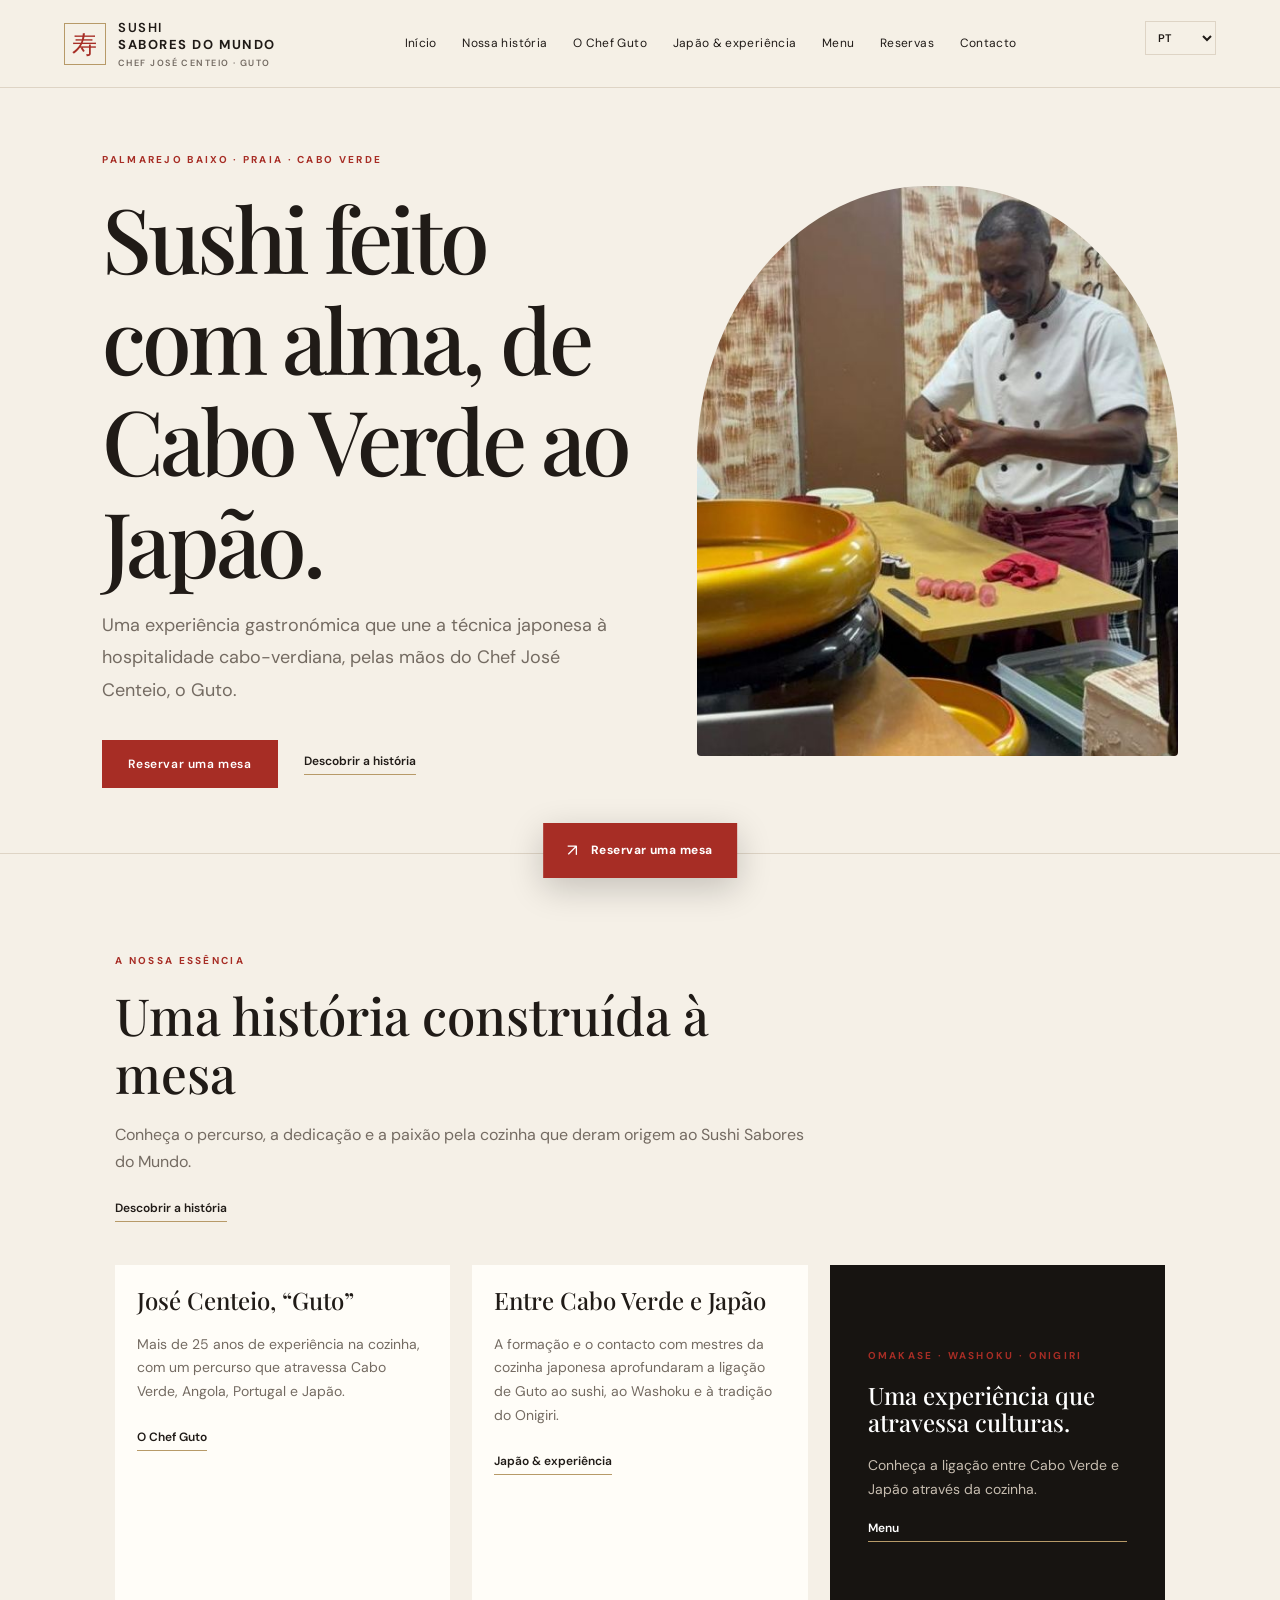
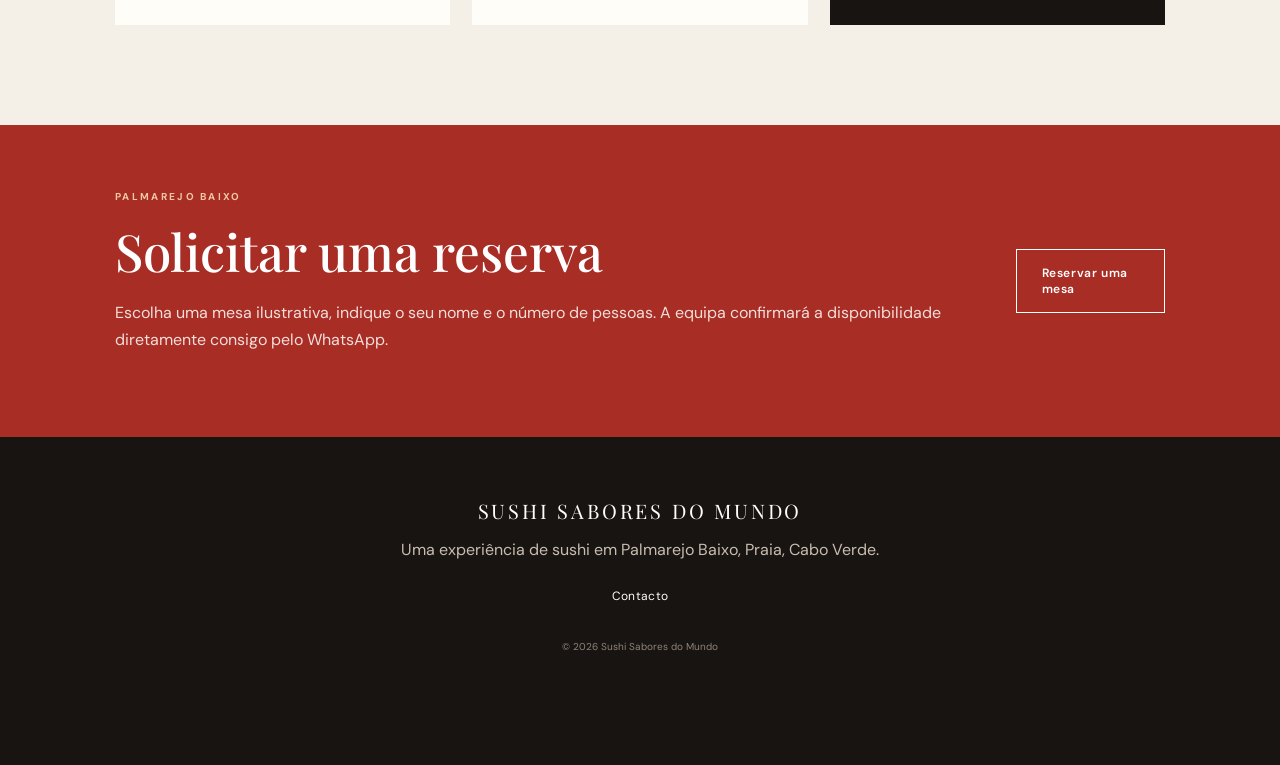
==== index.html @ 215b1d00 "create the project" ====
<!doctype html>
<html lang="pt">

<head>
    <meta charset="utf-8">
    <meta name="viewport" content="width=device-width, initial-scale=1">
    <title>Sushi Sabores do Mundo — Sushi feito com alma</title>
    <meta name="description"
        content="Sushi Sabores do Mundo, do Chef José Centeio (Guto), em Palmarejo Baixo, Praia, Cabo Verde. Conheça a história e solicite uma reserva.">
    <meta property="og:type" content="website">
    <meta property="og:title" content="Sushi Sabores do Mundo — Sushi feito com alma">
    <meta property="og:description" content="Sushi feito com alma, de Cabo Verde ao Japão.">
    <meta property="og:image" content="public/images/fotografia-original-1.webp">
    <meta name="theme-color" content="#171411">
    <link rel="preconnect" href="https://fonts.googleapis.com">
    <link rel="stylesheet" href="css/style.css">
    <script defer src="js/main.js"></script>
</head>

<body data-page="home">
    <header class="site-header"><a class="brand" href="index.html"><span class="brand-mark">寿</span><span>SUSHI
                <b>SABORES DO MUNDO</b><small>CHEF JOSÉ CENTEIO · GUTO</small></span></a><button class="nav-toggle"
            aria-label="Abrir menu" aria-expanded="false">☰</button>
        <nav class="main-nav"><a href="index.html" data-i18n="navHome">Início</a><a href="historia.html"
                data-i18n="navStory">Nossa história</a><a href="chef.html" data-i18n="navChef">O Chef Guto</a><a
                href="japao.html" data-i18n="navJapan">Japão & experiência</a><a href="menu.html"
                data-i18n="navMenu">Menu</a><a href="reservas.html" data-i18n="navBooking">Reservas</a><a
                href="contacto.html" data-i18n="navContact">Contacto</a></nav><label class="language-picker"><span
                class="sr-only">Language</span><select id="language">
                <option value="pt">PT</option>
                <option value="en">EN</option>
                <option value="fr">FR</option>
                <option value="ja">日本語</option>
            </select></label>
    </header>
    <main>
        <section class="hero">
            <div class="hero-copy"><span class="eyebrow" data-i18n="heroTag"></span>
                <h1 data-i18n="heroTitle"></h1>
                <p class="lead" data-i18n="heroText"></p>
                <div class="actions"><a class="button" href="reservas.html" data-i18n="reserve"></a><a class="text-link"
                        href="historia.html" data-i18n="discover"></a></div>
            </div>
            <div class="hero-image"><img src="public/images/inicio.webp"
                    alt="Sushi Sabores do Mundo — fotografia original do restaurante"
                    onerror="this.parentElement.classList.add('image-missing')"></div>
        </section>
        <section class="section">
            <div class="section-heading"><span class="eyebrow" data-i18n="storyEyebrow"></span>
                <h2 data-i18n="storyTitle"></h2>
                <p data-i18n="storyText"></p><a class="text-link" href="historia.html" data-i18n="discover"></a>
            </div>
            <div class="feature-grid">
                <article class="feature-card"><img src="public/images/fotografia-original-2.webp" alt="Chef Guto"
                        onerror="this.style.display='none'">
                    <h3 data-i18n="chefTitle"></h3>
                    <p data-i18n="chefIntro"></p><a href="chef.html" class="text-link" data-i18n="navChef"></a>
                </article>
                <article class="feature-card"><img src="public/images/fotografia-original-3.webp"
                        alt="Formação de cozinha japonesa" onerror="this.style.display='none'">
                    <h3 data-i18n="japanTitle"></h3>
                    <p data-i18n="japanText"></p><a href="japao.html" class="text-link" data-i18n="navJapan"></a>
                </article>
                <article class="feature-card feature-dark"><span class="eyebrow">OMAKASE · WASHOKU · ONIGIRI</span>
                    <h3>Uma experiência que atravessa culturas.</h3>
                    <p>Conheça a ligação entre Cabo Verde e Japão através da cozinha.</p><a href="menu.html"
                        class="text-link" data-i18n="navMenu"></a>
                </article>
            </div>
        </section>
        <section class="cta-band">
            <div><span class="eyebrow">PALMAREJO BAIXO</span>
                <h2 data-i18n="bookingTitle"></h2>
                <p data-i18n="bookingIntro"></p>
            </div><a class="button button-light" href="reservas.html" data-i18n="reserve"></a>
        </section>
    </main>
    <footer class="site-footer">
        <div class="footer-brand">SUSHI SABORES DO MUNDO</div>
        <p data-i18n="footer"></p><a href="contacto.html" data-i18n="navContact"></a><small>© <span id="year"></span>
            Sushi Sabores do Mundo</small>
    </footer><a class="sticky-booking" href="reservas.html"><span>↗</span><b data-i18n="reserve"></b></a>
</body>

</html>
---- css/style.css ----
@import url('https://fonts.googleapis.com/css2?family=DM+Sans:wght@400;500;600;700&family=Playfair+Display:wght@400;500;600;700&display=swap');

:root {
    --ink: #201b17;
    --muted: #746b62;
    --paper: #f5f0e7;
    --white: #fffdf8;
    --red: #a72d25;
    --gold: #b79a68;
    --line: #ded4c5;
    --dark: #171411;
    --serif: 'Playfair Display', Georgia, serif;
    --sans: 'DM Sans', Arial, sans-serif
}

* {
    box-sizing: border-box
}

html {
    scroll-behavior: smooth
}

body {
    margin: 0;
    background: var(--paper);
    color: var(--ink);
    font: 16px/1.7 var(--sans)
}

a {
    color: inherit
}

img,
video {
    max-width: 100%;
    display: block
}

h1,
h2,
h3 {
    font-family: var(--serif);
    font-weight: 500;
    line-height: 1.13;
    margin: 0 0 18px
}

h1 {
    font-size: clamp(3rem, 7vw, 6.5rem);
    letter-spacing: -.045em
}

h2 {
    font-size: clamp(2.1rem, 4vw, 3.7rem)
}

h3 {
    font-size: 1.5rem
}

p {
    color: var(--muted);
    margin: 0 0 18px
}

.site-header {
    height: 88px;
    padding: 0 clamp(20px, 5vw, 76px);
    display: flex;
    align-items: center;
    justify-content: space-between;
    gap: 24px;
    background: rgba(245, 240, 231, .96);
    border-bottom: 1px solid var(--line);
    position: sticky;
    top: 0;
    z-index: 20;
    backdrop-filter: blur(14px)
}

.brand {
    display: flex;
    gap: 12px;
    align-items: center;
    text-decoration: none;
    font: 600 13px var(--sans);
    letter-spacing: .12em
}

.brand-mark {
    width: 42px;
    height: 42px;
    border: 1px solid var(--gold);
    display: grid;
    place-items: center;
    color: var(--red);
    font: 25px var(--serif)
}

.brand b,
.brand small {
    display: block
}

.brand small {
    font-size: 9px;
    color: var(--muted);
    letter-spacing: .16em;
    margin-top: 4px
}

.main-nav {
    display: flex;
    align-items: center;
    gap: clamp(12px, 2vw, 28px)
}

.main-nav a,
.site-footer a {
    font-size: 12px;
    text-decoration: none;
    letter-spacing: .03em
}

.main-nav a:hover,
.text-link:hover {
    color: var(--red)
}

.language-picker select {
    background: transparent;
    border: 1px solid var(--line);
    padding: 8px;
    color: var(--ink);
    font: 600 11px var(--sans)
}

.nav-toggle {
    display: none;
    background: none;
    border: 0;
    font-size: 24px
}

.hero {
    min-height: 690px;
    display: grid;
    grid-template-columns: 1.05fr .95fr;
    align-items: center;
    gap: 5vw;
    padding: 65px clamp(22px, 8vw, 130px)
}

.hero-copy {
    max-width: 650px
}

.eyebrow {
    font: 700 10px var(--sans);
    letter-spacing: .23em;
    color: var(--red);
    text-transform: uppercase;
    display: block;
    margin-bottom: 20px
}

.lead {
    font: 18px/1.8 var(--sans);
    max-width: 630px
}

.actions {
    display: flex;
    align-items: center;
    gap: 26px;
    flex-wrap: wrap;
    margin-top: 34px
}

.button {
    display: inline-flex;
    align-items: center;
    justify-content: center;
    background: var(--red);
    color: white;
    text-decoration: none;
    border: 1px solid var(--red);
    padding: 15px 25px;
    font: 600 12px var(--sans);
    letter-spacing: .05em;
    cursor: pointer;
    transition: .25s
}

.button:hover {
    background: #7f201b;
    transform: translateY(-2px)
}

.text-link {
    font: 600 12px var(--sans);
    text-decoration: none;
    border-bottom: 1px solid var(--gold);
    padding-bottom: 5px
}

.hero-image {
    height: 570px;
    position: relative;
    background: linear-gradient(145deg, #d9c9b1, #a78c70);
    border-radius: 48% 48% 4px 4px;
    overflow: hidden
}

.hero-image img {
    width: 100%;
    height: 100%;
    object-fit: cover
}

.hero-image.image-missing:after {
    content: '寿';
    position: absolute;
    inset: 0;
    display: grid;
    place-items: center;
    color: #fff9;
    font: 150px var(--serif)
}

.section {
    padding: 100px clamp(22px, 9vw, 140px);
    border-top: 1px solid var(--line)
}

.section-heading {
    max-width: 700px;
    margin-bottom: 45px
}

.feature-grid {
    display: grid;
    grid-template-columns: repeat(3, 1fr);
    gap: 22px
}

.feature-card {
    background: var(--white);
    padding: 22px;
    min-height: 360px
}

.feature-card img {
    width: 100%;
    height: 210px;
    object-fit: cover;
    margin-bottom: 24px
}

.feature-card p {
    font-size: 14px
}

.feature-dark {
    background: var(--dark);
    color: white;
    display: flex;
    flex-direction: column;
    justify-content: center;
    padding: 38px
}

.feature-dark p {
    color: #c7bdb0
}

.cta-band {
    background: var(--red);
    color: white;
    padding: 65px clamp(22px, 9vw, 140px);
    display: flex;
    align-items: center;
    justify-content: space-between;
    gap: 30px
}

.cta-band p {
    color: #f4deda
}

.cta-band .eyebrow {
    color: #f0c8a6
}

.button-light {
    background: transparent;
    border-color: #fff
}

.page-hero {
    padding: 100px clamp(22px, 9vw, 140px) 65px;
    background: var(--dark);
    color: white
}

.page-hero .lead {
    color: #c8bdb0
}

.page-hero .eyebrow {
    color: #d8a17b
}

.split {
    display: grid;
    grid-template-columns: 1fr 1fr;
    gap: 7vw;
    align-items: center
}

.rounded-photo {
    width: 100%;
    max-height: 620px;
    object-fit: cover
}

.stats {
    display: grid;
    grid-template-columns: repeat(4, 1fr);
    gap: 10px;
    margin-top: 32px
}

.stats div {
    padding: 16px 10px;
    border-top: 1px solid var(--gold)
}

.stats b {
    display: block;
    font: 32px var(--serif);
    color: var(--red)
}

.stats span {
    font-size: 10px;
    color: var(--muted)
}

.timeline {
    list-style: none;
    padding: 0;
    margin: 40px 0 0 8px;
    border-left: 1px solid var(--gold)
}

.timeline li {
    padding: 0 0 35px 28px;
    position: relative;
    max-width: 800px
}

.timeline li:before {
    content: '';
    position: absolute;
    width: 9px;
    height: 9px;
    background: var(--red);
    border-radius: 50%;
    left: -5px;
    top: 8px
}

.timeline li>b {
    font: 700 10px var(--sans);
    letter-spacing: .14em;
    color: var(--red);
    text-transform: uppercase
}

.timeline h3 {
    margin: 6px 0
}

.section-ink {
    background: var(--dark);
    color: white
}

.section-ink p {
    color: #c8bdb0
}

.tags {
    display: flex;
    gap: 9px;
    flex-wrap: wrap;
    margin-top: 25px
}

.tags span {
    border: 1px solid var(--gold);
    padding: 6px 13px;
    font-size: 11px
}

.media-grid {
    display: grid;
    grid-template-columns: repeat(3, 1fr);
    gap: 22px
}

.media-grid article {
    min-width: 0
}

.media-grid img,
.media-grid video {
    width: 100%;
    height: 260px;
    object-fit: cover;
    background: #d8cbbb
}

.media-grid p {
    font-size: 13px;
    margin-top: 14px
}

.quote-section {
    padding: 80px 22px;
    text-align: center;
    background: #e9dfd0
}

.quote-section blockquote {
    font: clamp(1.5rem, 3vw, 2.5rem) var(--serif);
    max-width: 900px;
    margin: 20px auto
}

.quote-section small {
    color: var(--red)
}

.empty-state {
    padding: 35px;
    background: var(--white);
    border: 1px solid var(--line)
}

.menu-grid {
    display: grid;
    grid-template-columns: repeat(3, 1fr);
    gap: 20px
}

.dish {
    background: var(--white);
    padding: 16px
}

.dish img {
    width: 100%;
    height: 210px;
    object-fit: cover
}

.dish h3 {
    margin: 18px 0 7px
}

.dish .price {
    color: var(--red);
    font-weight: 700
}

.booking-layout {
    display: grid;
    grid-template-columns: 1.2fr .8fr;
    gap: 7vw
}

.booking-form {
    background: var(--white);
    padding: 32px;
    border: 1px solid var(--line)
}

fieldset {
    border: 0;
    padding: 0;
    margin: 0 0 25px
}

legend,
label {
    font: 700 11px var(--sans);
    letter-spacing: .08em;
    margin-bottom: 12px;
    display: block
}

.table-list {
    display: grid;
    grid-template-columns: repeat(2, 1fr);
    gap: 12px
}

.table-option {
    border: 1px solid var(--line);
    padding: 17px;
    background: var(--paper);
    cursor: pointer;
    display: block
}

.table-option:has(input:checked) {
    border: 2px solid var(--red);
    background: #f8e9e3
}

.table-option input {
    accent-color: var(--red);
    margin-right: 7px
}

.table-option strong {
    display: block;
    font: 17px var(--serif);
    margin-top: 8px
}

.table-option small {
    color: var(--muted)
}

input[type=text],
input[type=number],
input:not([type]) {
    width: 100%;
    padding: 14px;
    border: 1px solid var(--line);
    background: var(--paper);
    font: 15px var(--sans);
    margin-bottom: 20px
}

.booking-form .button {
    width: 100%
}

.notice,
.feedback {
    font-size: 12px;
    padding: 13px;
    background: #f2e9dd;
    margin-top: 16px
}

.booking-aside {
    background: var(--dark);
    color: white;
    padding: 38px;
    align-self: start
}

.booking-aside p {
    color: #c8bdb0
}

.table-illustration {
    height: 190px;
    border: 1px solid var(--gold);
    border-radius: 50%;
    display: grid;
    place-items: center;
    font-size: 80px;
    color: var(--gold);
    margin-bottom: 25px
}

.contact-layout {
    display: grid;
    grid-template-columns: .8fr 1.2fr;
    gap: 5vw
}

.contact-layout iframe {
    width: 100%;
    height: 420px;
    border: 0;
    filter: grayscale(1)
}

.site-footer {
    background: var(--dark);
    color: white;
    text-align: center;
    padding: 60px 20px 110px
}

.site-footer p {
    color: #c8bdb0
}

.site-footer small {
    display: block;
    margin-top: 30px;
    color: #8f8479;
    font-size: 10px
}

.footer-brand {
    font: 20px var(--serif);
    letter-spacing: .14em;
    margin-bottom: 12px
}

.sticky-booking {
    position: fixed;
    z-index: 30;
    bottom: 22px;
    left: 50%;
    transform: translateX(-50%);
    background: var(--red);
    color: white;
    text-decoration: none;
    padding: 13px 24px;
    display: flex;
    align-items: center;
    gap: 12px;
    box-shadow: 0 10px 35px #0003;
    font-size: 12px;
    letter-spacing: .04em;
    white-space: nowrap
}

.sticky-booking span {
    font-size: 17px
}

.sr-only {
    position: absolute;
    width: 1px;
    height: 1px;
    padding: 0;
    margin: -1px;
    overflow: hidden;
    clip: rect(0, 0, 0, 0);
    white-space: nowrap;
    border: 0
}

@media(max-width:1000px) {
    .main-nav {
        gap: 12px
    }

    .main-nav a {
        font-size: 10px
    }

    .hero {
        padding-inline: 35px
    }

    .section {
        padding: 75px 35px
    }
}

@media(max-width:760px) {
    .site-header {
        height: 72px;
        padding: 0 18px;
        gap: 10px
    }

    .nav-toggle {
        display: block;
        order: 3
    }

    .main-nav {
        display: none;
        position: absolute;
        top: 72px;
        left: 0;
        right: 0;
        background: var(--paper);
        padding: 20px;
        flex-direction: column;
        align-items: flex-start;
        border-bottom: 1px solid var(--line)
    }

    .main-nav.open {
        display: flex
    }

    .main-nav a {
        font-size: 13px
    }

    .language-picker {
        margin-left: auto
    }

    .hero {
        grid-template-columns: 1fr;
        padding: 65px 22px 45px;
        gap: 35px;
        min-height: 0
    }

    .hero-image {
        height: 390px;
        grid-row: 1
    }

    .hero h1 {
        font-size: 3.4rem
    }

    .section {
        padding: 65px 22px
    }

    .feature-grid,
    .media-grid,
    .menu-grid {
        grid-template-columns: 1fr
    }

    .feature-card {
        min-height: 0
    }

    .cta-band {
        align-items: flex-start;
        flex-direction: column;
        padding: 55px 22px
    }

    .page-hero {
        padding: 70px 22px 45px
    }

    .split,
    .booking-layout,
    .contact-layout {
        grid-template-columns: 1fr
    }

    .stats {
        grid-template-columns: repeat(2, 1fr)
    }

    .booking-form {
        padding: 22px
    }

    .booking-aside {
        display: none
    }

    .contact-layout iframe {
        height: 330px
    }

    .media-grid img,
    .media-grid video {
        height: 240px
    }

    .sticky-booking {
        bottom: 12px
    }

    .brand {
        font-size: 10px
    }

    .brand-mark {
        width: 36px;
        height: 36px
    }
}

/* =========================================
   CHEF PROFILE
========================================= */

.chef-profile {
    width: min(1180px, calc(100% - 40px));
    margin: 0 auto;
    padding: 100px 0;

    display: grid;
    grid-template-columns: 0.9fr 1.1fr;
    align-items: center;
    gap: 75px;
}

/* Imagem do chef */

.chef-image-wrapper {
    position: relative;
    width: 100%;
    max-width: 480px;
    height: 570px;
    border-radius: 220px 220px 18px 18px;
    overflow: hidden;
    background: #e8e1d7;
    box-shadow: 0 25px 60px rgba(0, 0, 0, 0.13);
}

.chef-photo {
    width: 100%;
    height: 100%;
    display: block;
    object-fit: cover;
    object-position: center 30%;
    transition: transform 0.7s ease;
}

.chef-image-wrapper:hover .chef-photo {
    transform: scale(1.045);
}

/* Identificação sobre a imagem */

.chef-image-caption {
    position: absolute;
    left: 20px;
    right: 20px;
    bottom: 20px;

    display: flex;
    align-items: center;
    gap: 14px;

    padding: 17px 20px;
    border: 1px solid rgba(255, 255, 255, 0.3);
    border-radius: 12px;

    background: rgba(23, 20, 17, 0.82);
    backdrop-filter: blur(12px);
    color: #fff;
}

.chef-image-caption>span {
    width: 42px;
    height: 42px;

    display: grid;
    place-items: center;

    border: 1px solid rgba(255, 255, 255, 0.3);
    border-radius: 50%;

    font-size: 23px;
    color: #d8b77a;
}

.chef-image-caption strong,
.chef-image-caption small {
    display: block;
}

.chef-image-caption strong {
    font-size: 15px;
    letter-spacing: 0.03em;
}

.chef-image-caption small {
    margin-top: 4px;
    color: #d8cfc3;
    font-size: 12px;
}

/* Conteúdo */

.chef-content {
    max-width: 590px;
}

.chef-content .eyebrow {
    display: inline-block;
    margin-bottom: 18px;

    color: #a47b45;
    font-size: 11px;
    font-weight: 700;
    letter-spacing: 0.18em;
}

.chef-content h2 {
    margin: 0 0 25px;

    color: #171411;
    font-family: Georgia, serif;
    font-size: clamp(32px, 4vw, 48px);
    font-weight: 500;
    line-height: 1.15;
}

.chef-content p {
    margin-bottom: 18px;

    color: #68615a;
    font-size: 15px;
    line-height: 1.9;
}

/* Assinatura */

.chef-signature {
    margin-top: 30px;
    padding-top: 22px;
    border-top: 1px solid #e8e0d6;
}

.chef-signature span {
    display: block;
    margin-bottom: 8px;

    color: #898077;
    font-size: 12px;
    letter-spacing: 0.06em;
}

.chef-signature strong {
    color: #a47b45;
    font-family: Georgia, serif;
    font-size: 29px;
    font-style: italic;
    font-weight: 500;
}

/* =========================================
   MOBILE
========================================= */

@media (max-width: 800px) {
    .chef-profile {
        grid-template-columns: 1fr;
        gap: 45px;
        padding: 65px 0;
    }

    .chef-image-wrapper {
        width: 100%;
        max-width: 430px;
        height: 490px;
        margin: 0 auto;
    }

    .chef-content {
        max-width: 100%;
    }

    .chef-content h2 {
        font-size: 36px;
    }
}

@media (max-width: 480px) {
    .chef-profile {
        width: calc(100% - 32px);
        padding: 45px 0;
        gap: 35px;
    }

    .chef-image-wrapper {
        height: 410px;
        border-radius: 180px 180px 14px 14px;
    }

    .chef-image-caption {
        left: 12px;
        right: 12px;
        bottom: 12px;
        padding: 12px;
    }

    .chef-image-caption>span {
        width: 36px;
        height: 36px;
        font-size: 20px;
    }

    .chef-content h2 {
        font-size: 31px;
    }

    .chef-content p {
        font-size: 14px;
    }
}


/* =========================================
   PÁGINA JAPÃO — EXPERIÊNCIA
========================================= */

.japan-experience {
    align-items: center;
    gap: 55px;
}

.japan-experience .rounded-photo {
    width: 100%;
    height: 500px;
    object-fit: contain;
    object-position: center;
    background: #171411;
    border-radius: 18px;
    cursor: zoom-in;
}


/* =========================================
   TÍTULO DA GALERIA
========================================= */

.gallery-heading {
    max-width: 700px;
    margin: 0 auto 35px;
    text-align: center;
}

.gallery-heading h2 {
    margin: 12px 0;
}

.gallery-heading p {
    line-height: 1.8;
    opacity: 0.8;
}


/* =========================================
   GALERIA
========================================= */

.japan-gallery {
    display: grid;
    grid-template-columns: repeat(2, minmax(0, 1fr));
    gap: 25px;
}

.gallery-item {
    margin: 0;
    min-width: 0;
    overflow: hidden;
    border-radius: 16px;
    background: #211d19;
}

.gallery-item img {
    display: block;
    width: 100%;
    height: 340px;
    object-fit: contain;
    object-position: center;
    background: #171411;
    cursor: zoom-in;
    transition: transform 0.4s ease;
}

.gallery-item:hover img {
    transform: scale(1.025);
}

.gallery-item figcaption {
    padding: 15px 18px;
    color: #fff;
    font-size: 14px;
    letter-spacing: 0.5px;
}


/* =========================================
   VÍDEO COMPLETO
========================================= */

.japan-video {
    width: 100%;
    max-width: 1000px;
    margin: 0 auto;
    background: #000;
    border-radius: 18px;
    overflow: hidden;
}

.japan-video video {
    display: block;
    width: 100%;
    height: auto;
    max-height: 75vh;
    object-fit: contain;
    background: #000;
}


/* =========================================
   LIGHTBOX — IMAGEM NO CENTRO
========================================= */

.lightbox {
    display: none;
    position: fixed;
    inset: 0;
    z-index: 99999;

    background: rgba(0, 0, 0, 0.94);

    align-items: center;
    justify-content: center;

    flex-direction: column;
    padding: 60px 25px 35px;
}

.lightbox.active {
    display: flex;
}

.lightbox img {
    display: block;
    max-width: 95%;
    max-height: 82vh;
    width: auto;
    height: auto;

    object-fit: contain;

    border-radius: 8px;
    box-shadow: 0 15px 60px rgba(0, 0, 0, 0.5);
}

.lightbox p {
    color: #fff;
    text-align: center;
    margin-top: 18px;
    font-size: 15px;
}

.lightbox-close {
    position: absolute;
    top: 18px;
    right: 28px;

    border: 0;
    background: transparent;

    color: #fff;
    font-size: 45px;
    line-height: 1;

    cursor: pointer;
    transition: opacity 0.2s;
}

.lightbox-close:hover {
    opacity: 0.6;
}

body.lightbox-open {
    overflow: hidden;
}


/* =========================================
   RESPONSIVIDADE
========================================= */

@media (max-width: 800px) {

    .japan-gallery {
        grid-template-columns: repeat(2, minmax(0, 1fr));
        gap: 15px;
    }

    .gallery-item img {
        height: 260px;
    }

    .japan-experience {
        gap: 30px;
    }

    .japan-experience .rounded-photo {
        height: 380px;
    }
}

@media (max-width: 550px) {

    .japan-gallery {
        grid-template-columns: 1fr;
    }

    .gallery-item img {
        height: 280px;
    }

    .japan-experience .rounded-photo {
        height: 300px;
    }

    .lightbox {
        padding: 55px 12px 25px;
    }

    .lightbox img {
        max-width: 100%;
        max-height: 78vh;
    }

    .lightbox-close {
        top: 12px;
        right: 18px;
    }

    .japan-video {
        border-radius: 12px;
    }
}
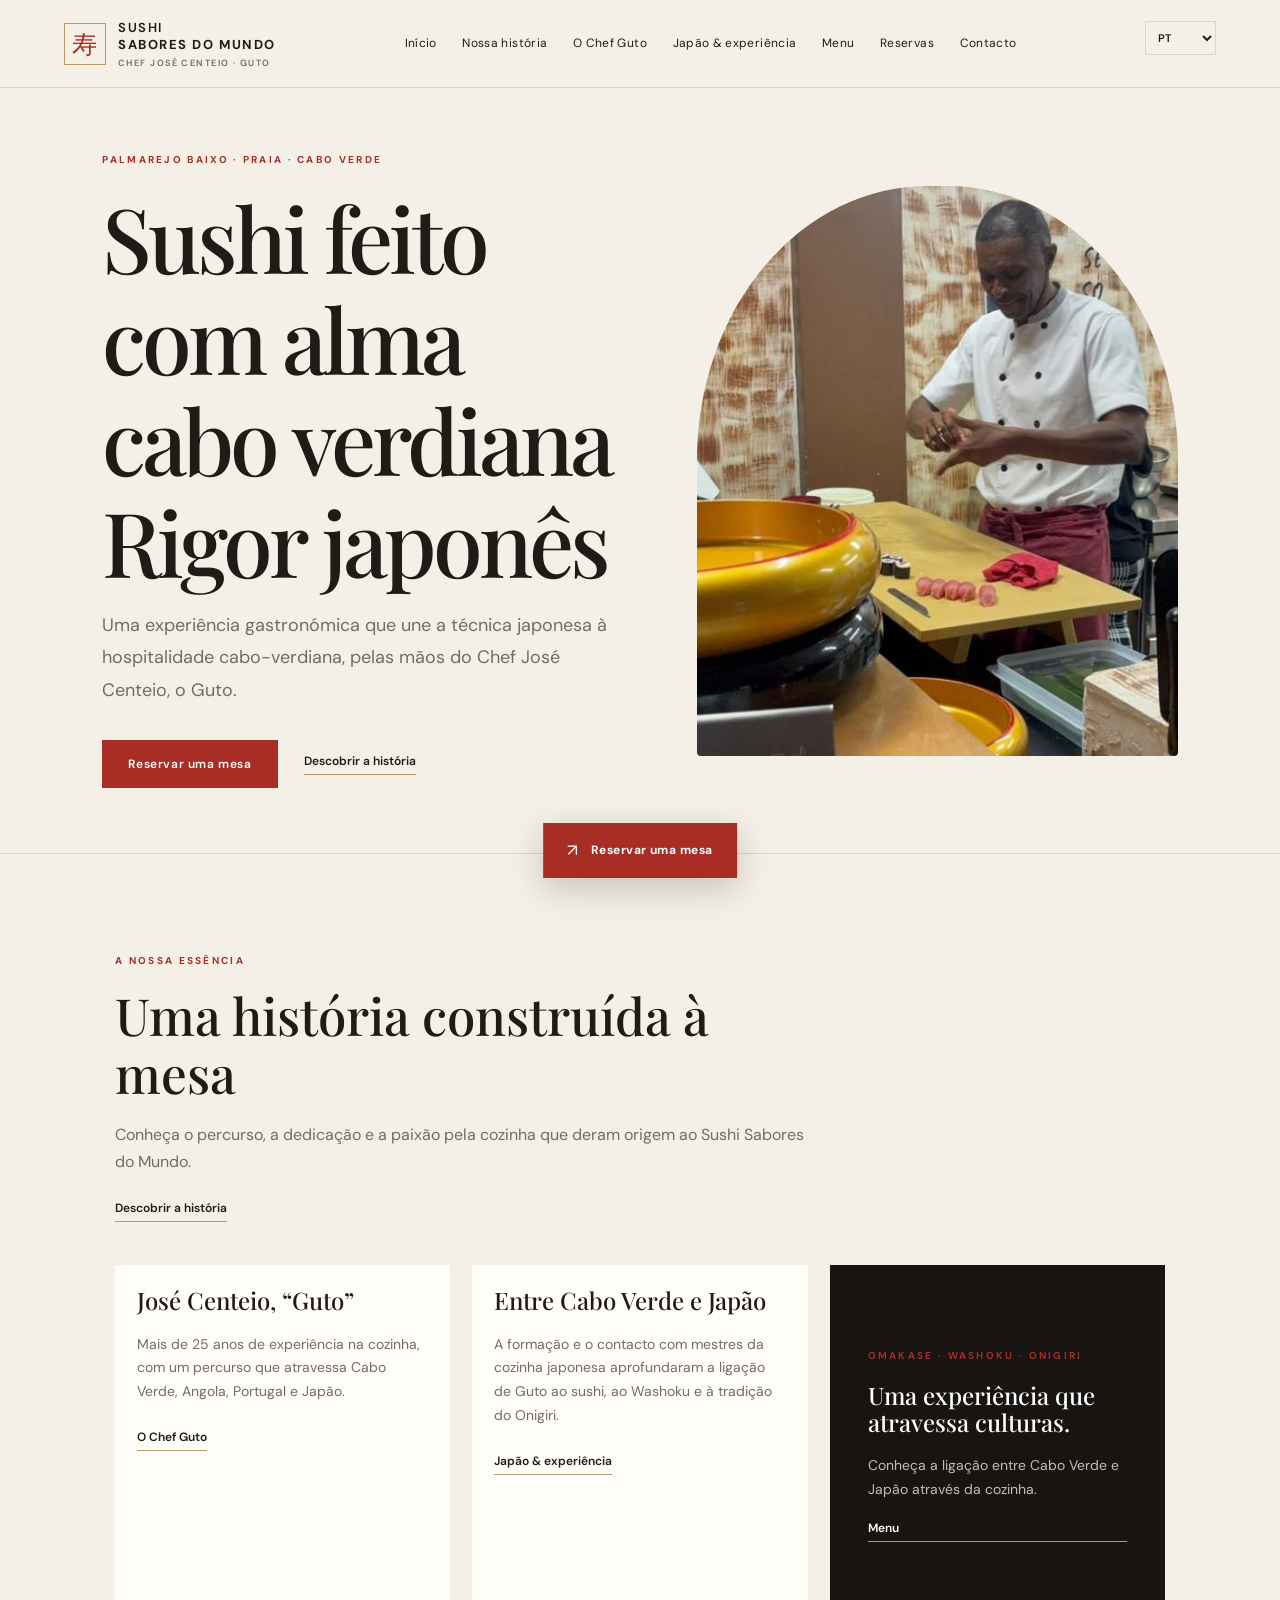
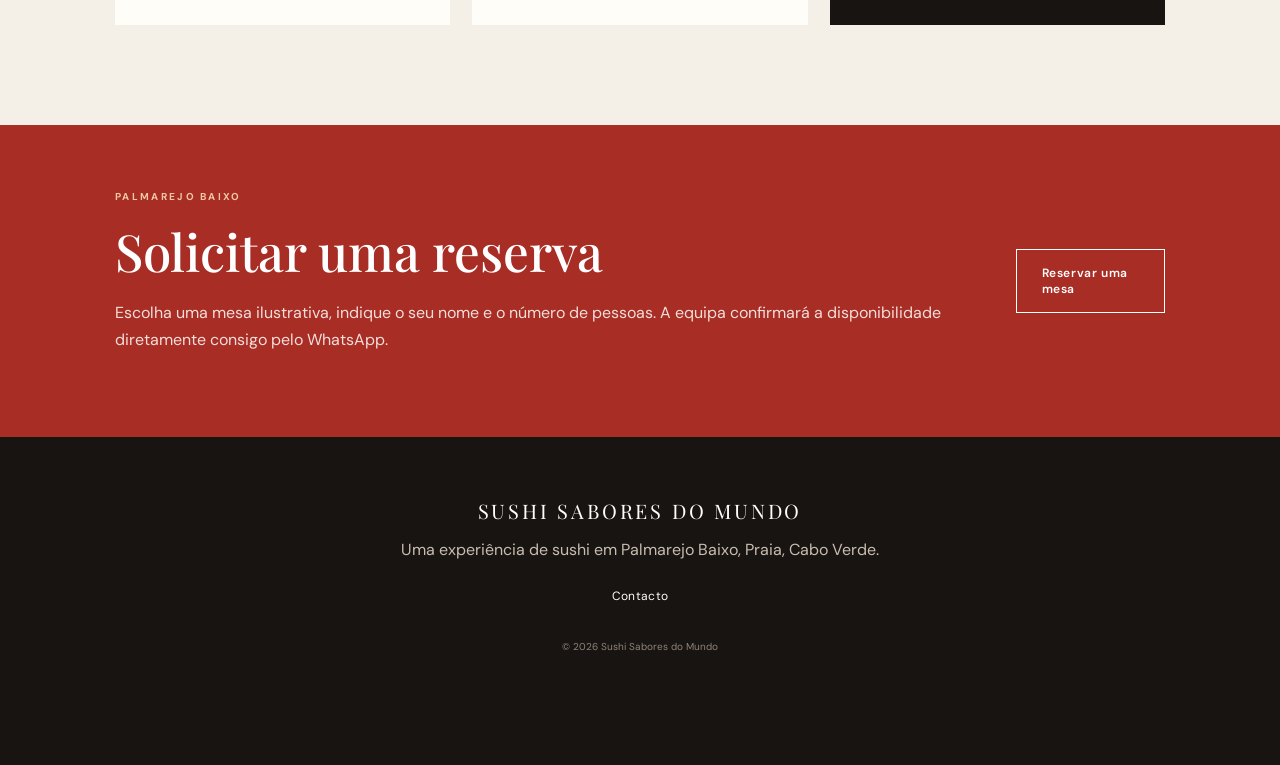
==== commit 9c8a8f9f: "add the seo" ====
--- a/index.html
+++ b/index.html
@@ -1,85 +1,129 @@
-<!doctype html>
+<!DOCTYPE html>
+
 <html lang="pt">
 
 <head>
-    <meta charset="utf-8">
-    <meta name="viewport" content="width=device-width, initial-scale=1">
-    <title>Sushi Sabores do Mundo — Sushi feito com alma</title>
-    <meta name="description"
-        content="Sushi Sabores do Mundo, do Chef José Centeio (Guto), em Palmarejo Baixo, Praia, Cabo Verde. Conheça a história e solicite uma reserva.">
-    <meta property="og:type" content="website">
-    <meta property="og:title" content="Sushi Sabores do Mundo — Sushi feito com alma">
-    <meta property="og:description" content="Sushi feito com alma, de Cabo Verde ao Japão.">
-    <meta property="og:image" content="public/images/fotografia-original-1.webp">
-    <meta name="theme-color" content="#171411">
-    <link rel="preconnect" href="https://fonts.googleapis.com">
-    <link rel="stylesheet" href="css/style.css">
+    <meta charset="utf-8"/>
+    <meta name="viewport" content="width=device-width, initial-scale=1"/>
+
+    <title>Sushi Sabores do Mundo | Melhor Sushi na Praia, Cabo Verde</title>
+
+    <meta name="description" content="Descubra o Sushi Sabores do Mundo, do Chef José Centeio (Guto), em Palmarejo Baixo, Praia, Cabo Verde. Conheça a nossa história, explore o menu e reserve a sua mesa."/>
+
+    <meta name="robots" content="index, follow, max-image-preview:large"/>
+
+    <meta name="author" content="Sushi Sabores do Mundo"/>
+
+    <link rel="canonical" href="https://saboresdomundo.vercel.app/"/>
+
+    <meta name="theme-color" content="#171411"/>
+
+    <!-- Open Graph -->
+    <meta property="og:type" content="website"/>
+    <meta property="og:locale" content="pt_CV"/>
+    <meta property="og:site_name" content="Sushi Sabores do Mundo"/>
+    <meta property="og:title" content="Sushi Sabores do Mundo | Sushi feito com alma"/>
+    <meta property="og:description" content="Uma experiência gastronómica que une a técnica japonesa à hospitalidade cabo-verdiana. Visite-nos na Praia, Cabo Verde."/>
+    <meta property="og:url" content="https://saboresdomundo.vercel.app/"/>
+    <meta property="og:image" content="https://saboresdomundo.vercel.app/img/images/02.webp"/>
+    <meta property="og:image:alt" content="Sushi Sabores do Mundo"/>
+
+    <!-- Twitter / X -->
+    <meta name="twitter:card" content="summary_large_image"/>
+    <meta name="twitter:title" content="Sushi Sabores do Mundo"/>
+    <meta name="twitter:description" content="Sushi feito com alma, de Cabo Verde ao Japão."/>
+    <meta name="twitter:image" content="https://saboresdomundo.vercel.app/img/images/02.webp"/>
+
+    <!-- Local Business SEO -->
+    <script type="application/ld+json">
+    {
+        "@context": "https://schema.org",
+        "@type": "Restaurant",
+        "name": "Sushi Sabores do Mundo",
+        "url": "https://saboresdomundo.vercel.app/",
+        "image": "https://saboresdomundo.vercel.app/img/images/02.webp",
+        "description": "Restaurante de sushi do Chef José Centeio (Guto), em Palmarejo Baixo, Praia, Cabo Verde.",
+        "telephone": "+2385976821",
+        "servesCuisine": ["Japanese", "Sushi"],
+        "chef": {
+            "@type": "Person",
+            "name": "José Centeio",
+            "alternateName": "Guto"
+        },
+        "address": {
+            "@type": "PostalAddress",
+            "streetAddress": "Palmarejo Baixo",
+            "addressLocality": "Praia",
+            "addressCountry": "CV"
+        },
+        "geo": {
+            "@type": "GeoCoordinates",
+            "latitude": 14.9047367,
+            "longitude": -23.5261683
+        }
+    }
+    </script>
+
+    <!-- Fonts -->
+    <link rel="preconnect" href="https://fonts.googleapis.com"/>
+
+    <!-- Styles -->
+    <link href="css/style.css" rel="stylesheet"/>
+
+    <!-- Scripts -->
     <script defer src="js/main.js"></script>
 </head>
 
 <body data-page="home">
-    <header class="site-header"><a class="brand" href="index.html"><span class="brand-mark">寿</span><span>SUSHI
-                <b>SABORES DO MUNDO</b><small>CHEF JOSÉ CENTEIO · GUTO</small></span></a><button class="nav-toggle"
-            aria-label="Abrir menu" aria-expanded="false">☰</button>
-        <nav class="main-nav"><a href="index.html" data-i18n="navHome">Início</a><a href="historia.html"
-                data-i18n="navStory">Nossa história</a><a href="chef.html" data-i18n="navChef">O Chef Guto</a><a
-                href="japao.html" data-i18n="navJapan">Japão & experiência</a><a href="menu.html"
-                data-i18n="navMenu">Menu</a><a href="reservas.html" data-i18n="navBooking">Reservas</a><a
-                href="contacto.html" data-i18n="navContact">Contacto</a></nav><label class="language-picker"><span
-                class="sr-only">Language</span><select id="language">
-                <option value="pt">PT</option>
-                <option value="en">EN</option>
-                <option value="fr">FR</option>
-                <option value="ja">日本語</option>
-            </select></label>
-    </header>
-    <main>
-        <section class="hero">
-            <div class="hero-copy"><span class="eyebrow" data-i18n="heroTag"></span>
-                <h1 data-i18n="heroTitle"></h1>
-                <p class="lead" data-i18n="heroText"></p>
-                <div class="actions"><a class="button" href="reservas.html" data-i18n="reserve"></a><a class="text-link"
-                        href="historia.html" data-i18n="discover"></a></div>
-            </div>
-            <div class="hero-image"><img src="public/images/inicio.webp"
-                    alt="Sushi Sabores do Mundo — fotografia original do restaurante"
-                    onerror="this.parentElement.classList.add('image-missing')"></div>
-        </section>
-        <section class="section">
-            <div class="section-heading"><span class="eyebrow" data-i18n="storyEyebrow"></span>
-                <h2 data-i18n="storyTitle"></h2>
-                <p data-i18n="storyText"></p><a class="text-link" href="historia.html" data-i18n="discover"></a>
-            </div>
-            <div class="feature-grid">
-                <article class="feature-card"><img src="public/images/fotografia-original-2.webp" alt="Chef Guto"
-                        onerror="this.style.display='none'">
-                    <h3 data-i18n="chefTitle"></h3>
-                    <p data-i18n="chefIntro"></p><a href="chef.html" class="text-link" data-i18n="navChef"></a>
-                </article>
-                <article class="feature-card"><img src="public/images/fotografia-original-3.webp"
-                        alt="Formação de cozinha japonesa" onerror="this.style.display='none'">
-                    <h3 data-i18n="japanTitle"></h3>
-                    <p data-i18n="japanText"></p><a href="japao.html" class="text-link" data-i18n="navJapan"></a>
-                </article>
-                <article class="feature-card feature-dark"><span class="eyebrow">OMAKASE · WASHOKU · ONIGIRI</span>
-                    <h3>Uma experiência que atravessa culturas.</h3>
-                    <p>Conheça a ligação entre Cabo Verde e Japão através da cozinha.</p><a href="menu.html"
-                        class="text-link" data-i18n="navMenu"></a>
-                </article>
-            </div>
-        </section>
-        <section class="cta-band">
-            <div><span class="eyebrow">PALMAREJO BAIXO</span>
-                <h2 data-i18n="bookingTitle"></h2>
-                <p data-i18n="bookingIntro"></p>
-            </div><a class="button button-light" href="reservas.html" data-i18n="reserve"></a>
-        </section>
-    </main>
-    <footer class="site-footer">
-        <div class="footer-brand">SUSHI SABORES DO MUNDO</div>
-        <p data-i18n="footer"></p><a href="contacto.html" data-i18n="navContact"></a><small>© <span id="year"></span>
+<header class="site-header"><a class="brand" href="index.html"><span class="brand-mark">寿</span><span>SUSHI
+                <b>SABORES DO MUNDO</b><small>CHEF JOSÉ CENTEIO · GUTO</small></span></a><button aria-expanded="false" aria-label="Abrir menu" data-i18n-aria-label="openMenu" class="nav-toggle">☰</button>
+<nav class="main-nav"><a data-i18n="navHome" href="index.html">Início</a><a data-i18n="navStory" href="historia.html">Nossa história</a><a data-i18n="navChef" href="chef.html">O Chef Guto</a><a data-i18n="navJapan" href="japao.html">Japão &amp; experiência</a><a data-i18n="navMenu" href="menu.html">Menu</a><a data-i18n="navBooking" href="reservas.html">Reservas</a><a data-i18n="navContact" href="contacto.html">Contacto</a></nav><label class="language-picker"><span class="sr-only"><span data-i18n="languageLabel"></span></span><select id="language">
+<option value="pt">PT</option>
+<option value="en">EN</option>
+<option value="fr">FR</option>
+<option value="ja">日本語</option>
+</select></label>
+</header>
+<main>
+<section class="hero">
+<div class="hero-copy"><span class="eyebrow" data-i18n="heroTag"></span>
+<h1 data-i18n="heroTitle"></h1>
+<p class="lead" data-i18n="heroText"></p>
+<div class="actions"><a class="button" data-i18n="reserve" href="reservas.html"></a><a class="text-link" data-i18n="discover" href="historia.html"></a></div>
+</div>
+<div class="hero-image"><img alt="Sushi Sabores do Mundo — fotografia original do restaurante" onerror="this.parentElement.classList.add('image-missing')" src="img/images/inicio.webp"/></div>
+</section>
+<section class="section">
+<div class="section-heading"><span class="eyebrow" data-i18n="storyEyebrow"></span>
+<h2 data-i18n="storyTitle"></h2>
+<p data-i18n="storyText"></p><a class="text-link" data-i18n="discover" href="historia.html"></a>
+</div>
+<div class="feature-grid">
+<article class="feature-card"><img alt="Chef Guto" onerror="this.style.display='none'" src="img/images/fotografia-original-2.webp"/>
+<h3 data-i18n="chefTitle"></h3>
+<p data-i18n="chefIntro"></p><a class="text-link" data-i18n="navChef" href="chef.html"></a>
+</article>
+<article class="feature-card"><img alt="Formação de cozinha japonesa" onerror="this.style.display='none'" src="img/images/fotografia-original-3.webp"/>
+<h3 data-i18n="japanTitle"></h3>
+<p data-i18n="japanText"></p><a class="text-link" data-i18n="navJapan" href="japao.html"></a>
+</article>
+<article class="feature-card feature-dark"><span class="eyebrow">OMAKASE · WASHOKU · ONIGIRI</span>
+<h3><span data-i18n="homeCultureTitle"></span></h3>
+<p><span data-i18n="homeCultureText"></span></p><a class="text-link" data-i18n="navMenu" href="menu.html"></a>
+</article>
+</div>
+</section>
+<section class="cta-band">
+<div><span class="eyebrow">PALMAREJO BAIXO</span>
+<h2 data-i18n="bookingTitle"></h2>
+<p data-i18n="bookingIntro"></p>
+</div><a class="button button-light" data-i18n="reserve" href="reservas.html"></a>
+</section>
+</main>
+<footer class="site-footer">
+<div class="footer-brand">SUSHI SABORES DO MUNDO</div>
+<p data-i18n="footer"></p><a data-i18n="navContact" href="contacto.html"></a><small>© <span id="year"></span>
             Sushi Sabores do Mundo</small>
-    </footer><a class="sticky-booking" href="reservas.html"><span>↗</span><b data-i18n="reserve"></b></a>
+</footer><a class="sticky-booking" href="reservas.html"><span>↗</span><b data-i18n="reserve"></b></a>
 </body>
-
 </html>
--- a/css/style.css
+++ b/css/style.css
@@ -592,7 +592,6 @@
     width: 100%;
     height: 420px;
     border: 0;
-    filter: grayscale(1)
 }
 
 .site-footer {
@@ -1231,3 +1230,5 @@
         border-radius: 12px;
     }
 }
+
+/*.map-container ifram*/
